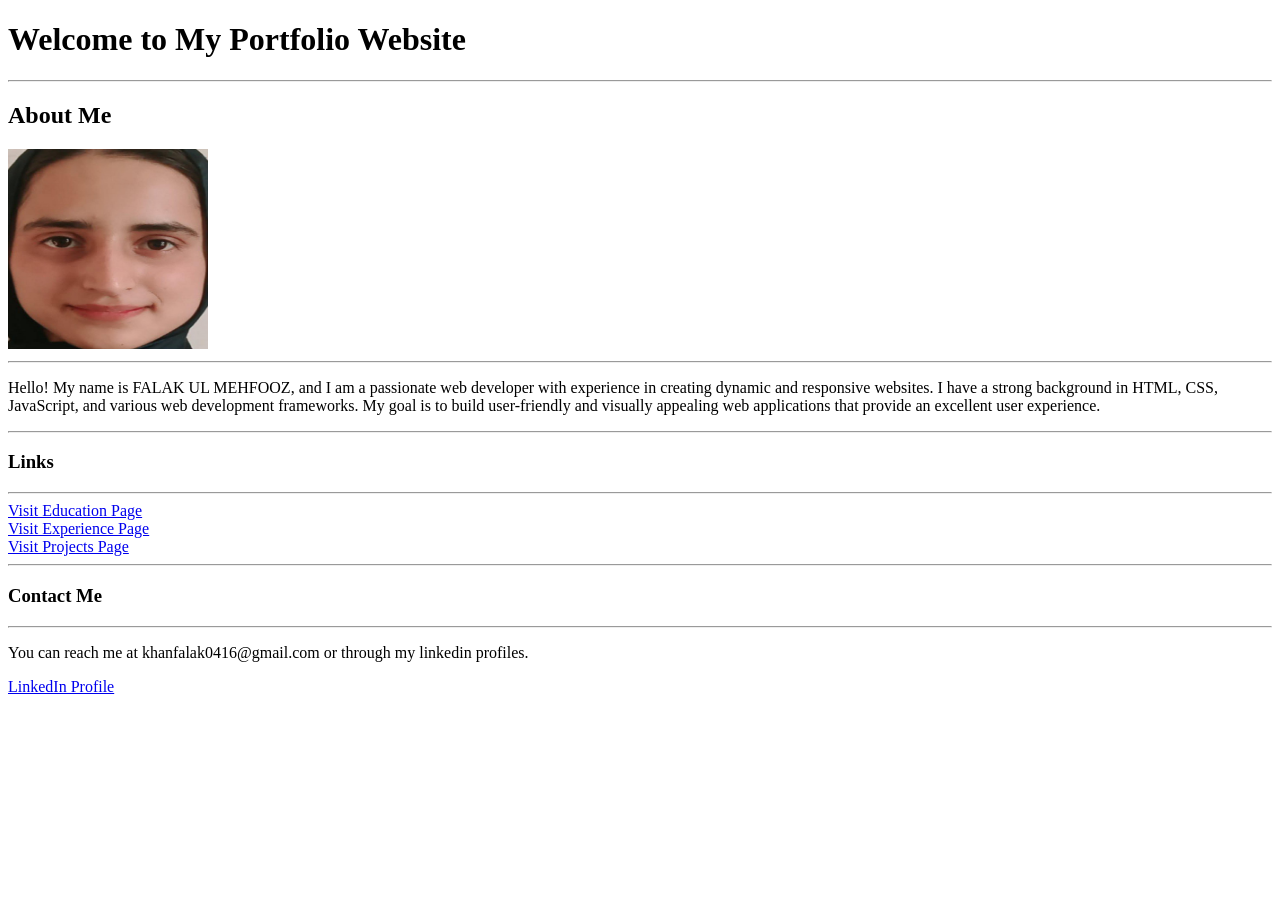
==== index.html @ b47ef12b "initial portfolio website" ====
<!DOCTYPE html>
<html lang="en">
<head>
    <meta charset="UTF-8">
    <meta name="viewport" content="width=device-width, initial-scale=1.0">
    <title>Document</title>
</head>
<body>
<h1>Welcome to My Portfolio Website</h1>
<HR>
<h2>About Me</h2>
<img src="falakkkk.jpg" alt="My Image" width="200" height="200">
<hr>
<p>Hello! My name is FALAK UL MEHFOOZ, and I am a passionate web developer with experience
    in creating dynamic and responsive websites. I have a strong background in HTML, CSS, JavaScript, and various web development frameworks. My goal is to build user-friendly and visually appealing web applications that provide an excellent user experience.</p>
    <hr>
    <H3>Links</H3>
    <hr>
    <a href="/Education.html">Visit Education Page</a>
    <br/>
    <a href="/Experience.html">Visit Experience Page</a>
    <br/>
    <a href="/Projects.html">Visit Projects Page</a>
    <hr>
    <h3>Contact Me</h3>
    <hr>
    <p>You can reach me at khanfalak0416@gmail.com or through my linkedin profiles.</p>
    <a href="https://www.linkedin.com/in/falak-ul-mehfooz-cf3204/">LinkedIn Profile</a>
</body>
</html>
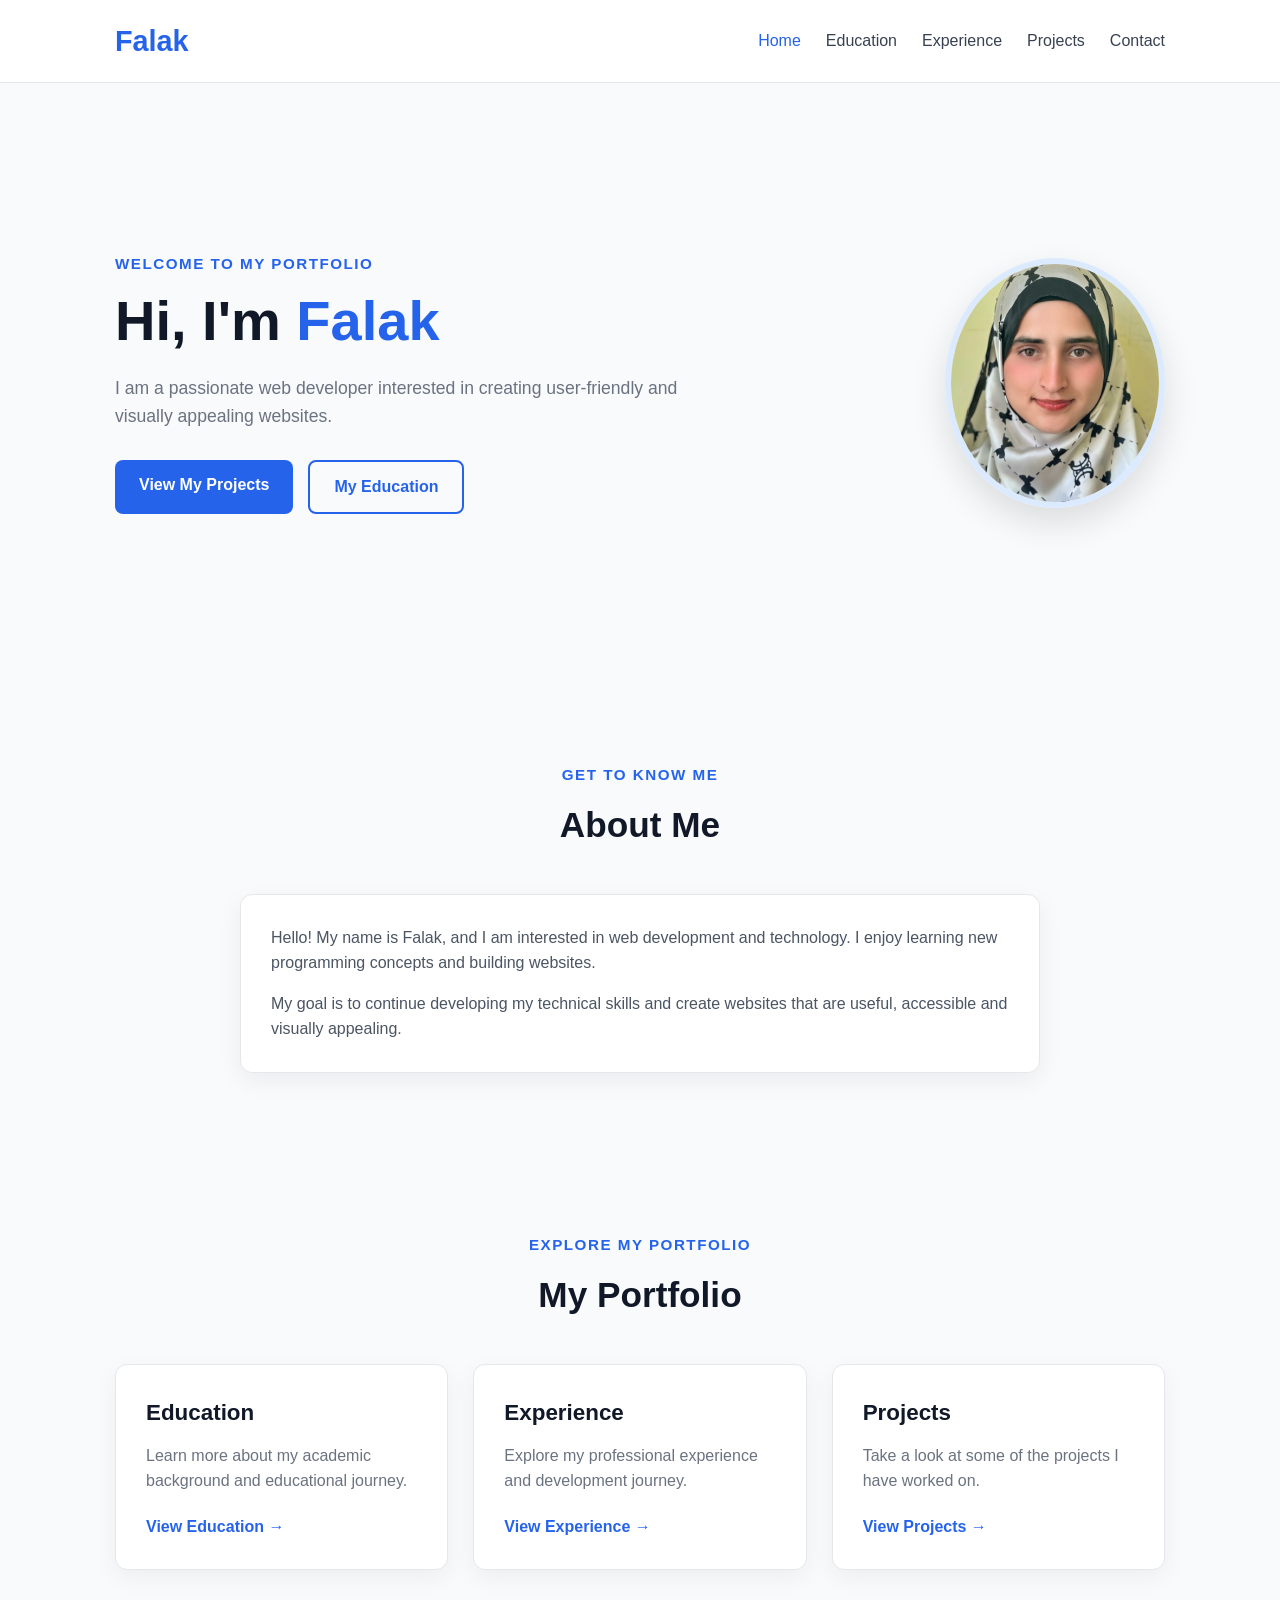
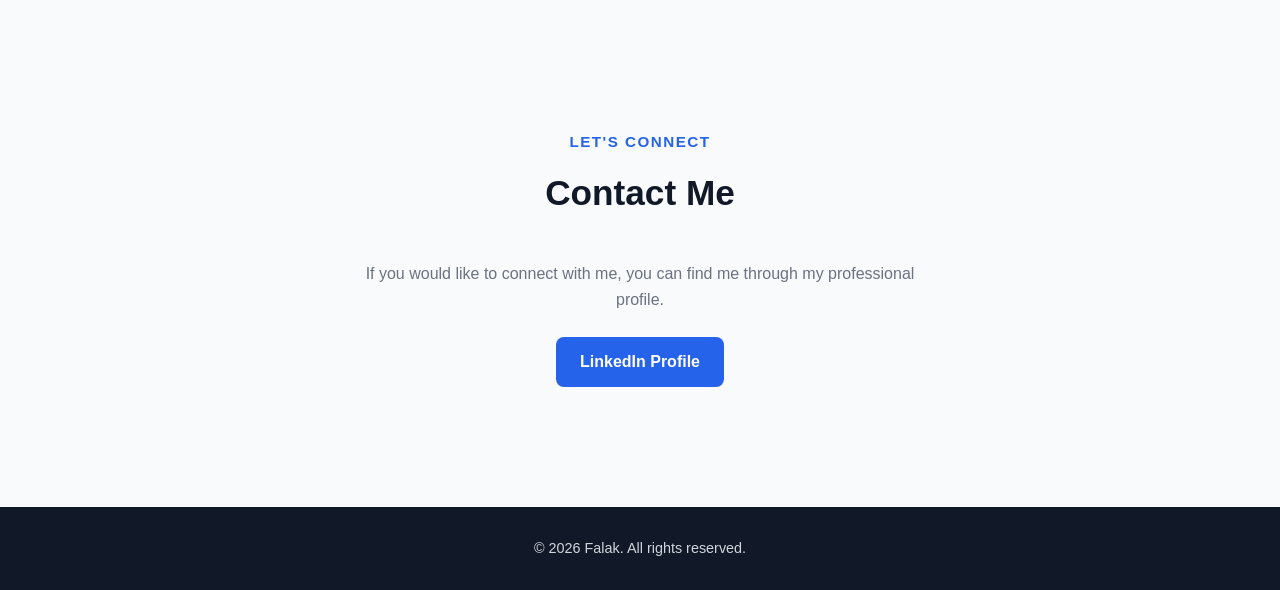
==== commit 3890294a: "complete week 2 CSSportfolio" ====
--- a/index.html
+++ b/index.html
@@ -1,30 +1,216 @@
 <!DOCTYPE html>
 <html lang="en">
+
 <head>
     <meta charset="UTF-8">
     <meta name="viewport" content="width=device-width, initial-scale=1.0">
-    <title>Document</title>
+
+    <title>Falak | Portfolio</title>
+
+    <link rel="stylesheet" href="style.css">
 </head>
+
 <body>
-<h1>Welcome to My Portfolio Website</h1>
-<HR>
-<h2>About Me</h2>
-<img src="falakkkk.jpg" alt="My Image" width="200" height="200">
-<hr>
-<p>Hello! My name is FALAK UL MEHFOOZ, and I am a passionate web developer with experience
-    in creating dynamic and responsive websites. I have a strong background in HTML, CSS, JavaScript, and various web development frameworks. My goal is to build user-friendly and visually appealing web applications that provide an excellent user experience.</p>
-    <hr>
-    <H3>Links</H3>
-    <hr>
-    <a href="/Education.html">Visit Education Page</a>
-    <br/>
-    <a href="/Experience.html">Visit Experience Page</a>
-    <br/>
-    <a href="/Projects.html">Visit Projects Page</a>
-    <hr>
-    <h3>Contact Me</h3>
-    <hr>
-    <p>You can reach me at khanfalak0416@gmail.com or through my linkedin profiles.</p>
-    <a href="https://www.linkedin.com/in/falak-ul-mehfooz-cf3204/">LinkedIn Profile</a>
+
+    <!-- Navigation -->
+    <header class="site-header">
+
+        <nav class="navbar">
+
+            <a href="index.html" class="logo">
+                Falak
+            </a>
+
+            <ul class="nav-links">
+                <li><a href="index.html" class="active">Home</a></li>
+                <li><a href="Education.html">Education</a></li>
+                <li><a href="Experience.html">Experience</a></li>
+                <li><a href="Projects.html">Projects</a></li>
+                <li><a href="Login Form.html">Contact</a></li>
+            </ul>
+
+        </nav>
+
+    </header>
+
+
+    <!-- Main Content -->
+    <main>
+
+        <!-- Hero Section -->
+        <section class="hero" id="home">
+
+            <div class="hero-content">
+
+                <p class="subtitle">Welcome to my portfolio</p>
+
+                <h1>Hi, I'm <span>Falak</span></h1>
+
+                <p class="hero-description">
+                    I am a passionate web developer interested in creating
+                    user-friendly and visually appealing websites.
+                </p>
+
+                <div class="hero-buttons">
+                    <a href="Projects.html" class="btn primary-btn">
+                        View My Projects
+                    </a>
+
+                    <a href="Education.html" class="btn secondary-btn">
+                        My Education
+                    </a>
+                </div>
+
+            </div>
+
+
+            <div class="hero-image">
+
+                <img
+                    src="falak-portfolio.png"
+                    alt="Profile picture"
+                >
+
+            </div>
+
+        </section>
+
+
+        <!-- About Section -->
+        <section class="section" id="about">
+
+            <div class="section-heading">
+
+                <p class="subtitle">Get to know me</p>
+
+                <h2>About Me</h2>
+
+            </div>
+
+            <div class="about-card">
+
+                <p>
+                    Hello! My name is Falak, and I am interested in web
+                    development and technology. I enjoy learning new
+                    programming concepts and building websites.
+                </p>
+
+                <p>
+                    My goal is to continue developing my technical skills
+                    and create websites that are useful, accessible and
+                    visually appealing.
+                </p>
+
+            </div>
+
+        </section>
+
+
+        <!-- Quick Links Section -->
+        <section class="section" id="portfolio-links">
+
+            <div class="section-heading">
+
+                <p class="subtitle">Explore my portfolio</p>
+
+                <h2>My Portfolio</h2>
+
+            </div>
+
+
+            <div class="card-grid">
+
+                <article class="info-card">
+
+                    <h3>Education</h3>
+
+                    <p>
+                        Learn more about my academic background and
+                        educational journey.
+                    </p>
+
+                    <a href="Education.html" class="card-link">
+                        View Education →
+                    </a>
+
+                </article>
+
+
+                <article class="info-card">
+
+                    <h3>Experience</h3>
+
+                    <p>
+                        Explore my professional experience and
+                        development journey.
+                    </p>
+
+                    <a href="Experience.html" class="card-link">
+                        View Experience →
+                    </a>
+
+                </article>
+
+
+                <article class="info-card">
+
+                    <h3>Projects</h3>
+
+                    <p>
+                        Take a look at some of the projects I have
+                        worked on.
+                    </p>
+
+                    <a href="Projects.html" class="card-link">
+                        View Projects →
+                    </a>
+
+                </article>
+
+            </div>
+
+        </section>
+
+
+        <!-- Contact Section -->
+        <section class="section contact-section" id="contact">
+
+            <div class="section-heading">
+
+                <p class="subtitle">Let's connect</p>
+
+                <h2>Contact Me</h2>
+
+            </div>
+
+            <p>
+                If you would like to connect with me, you can find me
+                through my professional profile.
+            </p>
+
+            <a
+                href="https://www.linkedin.com/in/falak-ul-mehfooz-cf3204/"
+                class="btn primary-btn"
+                target="_blank"
+                rel="noopener noreferrer"
+            >
+                LinkedIn Profile
+            </a>
+
+        </section>
+
+    </main>
+
+
+    <!-- Footer -->
+    <footer class="footer">
+
+        <p>
+            © 2026 Falak. All rights reserved.
+        </p>
+
+    </footer>
+
 </body>
+
 </html>
--- a/style.css
+++ b/style.css
@@ -0,0 +1,520 @@
+/* ==============================
+   GENERAL STYLES
+   ============================== */
+
+* {
+    margin: 0;
+    padding: 0;
+    box-sizing: border-box;
+}
+
+html {
+    scroll-behavior: smooth;
+}
+
+body {
+    font-family: Arial, Helvetica, sans-serif;
+    line-height: 1.6;
+    color: #1f2937;
+    background-color: #f8fafc;
+}
+
+a {
+    text-decoration: none;
+    color: inherit;
+}
+
+ul {
+    list-style: none;
+}
+
+img {
+    max-width: 100%;
+    display: block;
+}
+
+
+/* ==============================
+   NAVIGATION BAR
+   ============================== */
+
+.site-header {
+    background-color: #ffffff;
+    border-bottom: 1px solid #e5e7eb;
+    position: sticky;
+    top: 0;
+    z-index: 1000;
+}
+
+.navbar {
+    max-width: 1100px;
+    margin: 0 auto;
+    padding: 18px 25px;
+
+    display: flex;
+    justify-content: space-between;
+    align-items: center;
+}
+
+.logo {
+    font-size: 1.8rem;
+    font-weight: 700;
+    color: #2563eb;
+}
+
+.nav-links {
+    display: flex;
+    align-items: center;
+    gap: 25px;
+}
+
+.nav-links a {
+    color: #374151;
+    font-weight: 500;
+    transition: color 0.3s ease;
+}
+
+.nav-links a:hover,
+.nav-links a.active {
+    color: #2563eb;
+}
+
+
+/* ==============================
+   HERO SECTION
+   ============================== */
+
+.hero {
+    max-width: 1100px;
+    min-height: 600px;
+    margin: 0 auto;
+    padding: 80px 25px;
+
+    display: flex;
+    align-items: center;
+    justify-content: space-between;
+    gap: 60px;
+}
+
+.hero-content {
+    flex: 1;
+}
+
+.subtitle {
+    color: #2563eb;
+    font-size: 0.95rem;
+    font-weight: 600;
+    text-transform: uppercase;
+    letter-spacing: 1.5px;
+    margin-bottom: 10px;
+}
+
+.hero h1 {
+    font-size: 3.5rem;
+    line-height: 1.2;
+    margin-bottom: 20px;
+    color: #111827;
+}
+
+.hero h1 span {
+    color: #2563eb;
+}
+
+.hero-description {
+    max-width: 600px;
+    font-size: 1.1rem;
+    color: #6b7280;
+    margin-bottom: 30px;
+}
+
+
+/* ==============================
+   BUTTONS
+   ============================== */
+
+.hero-buttons {
+    display: flex;
+    gap: 15px;
+    flex-wrap: wrap;
+}
+
+.btn {
+    display: inline-block;
+    padding: 12px 24px;
+    border-radius: 8px;
+    font-weight: 600;
+    transition:
+        transform 0.3s ease,
+        background-color 0.3s ease,
+        color 0.3s ease,
+        box-shadow 0.3s ease;
+}
+
+.primary-btn {
+    background-color: #2563eb;
+    color: #ffffff;
+}
+
+.primary-btn:hover {
+    background-color: #1d4ed8;
+    transform: translateY(-3px);
+    box-shadow: 0 8px 20px rgba(37, 99, 235, 0.25);
+}
+
+.secondary-btn {
+    border: 2px solid #2563eb;
+    color: #2563eb;
+    background-color: transparent;
+}
+
+.secondary-btn:hover {
+    background-color: #2563eb;
+    color: #ffffff;
+    transform: translateY(-3px);
+}
+
+
+/* ==============================
+   HERO IMAGE
+   ============================== */
+
+.hero-image {
+    flex: 0 0 220px;
+}
+
+.hero-image img {
+    width: 220px;
+    height: 250px;
+    object-fit: cover;
+
+    border-radius: 50%;
+    border: 6px solid #dbeafe;
+
+    box-shadow: 0 15px 35px rgba(0, 0, 0, 0.12);
+}
+
+
+/* ==============================
+   GENERAL SECTIONS
+   ============================== */
+#home {
+    scroll-margin-top: 90px;
+}
+.section {
+    max-width: 1100px;
+    margin: 0 auto;
+    padding: 80px 25px;
+}
+
+.section-heading {
+    text-align: center;
+    margin-bottom: 40px;
+}
+
+.section-heading h2 {
+    font-size: 2.2rem;
+    color: #111827;
+}
+
+
+/* ==============================
+   ABOUT SECTION
+   ============================== */
+
+.about-card {
+    max-width: 800px;
+    margin: 0 auto;
+
+    padding: 30px;
+
+    background-color: #ffffff;
+    border: 1px solid #e5e7eb;
+    border-radius: 12px;
+
+    box-shadow: 0 8px 25px rgba(0, 0, 0, 0.06);
+}
+
+.about-card p {
+    margin-bottom: 15px;
+    color: #4b5563;
+}
+
+.about-card p:last-child {
+    margin-bottom: 0;
+}
+
+
+/* ==============================
+   PORTFOLIO CARDS
+   ============================== */
+
+.card-grid {
+    display: grid;
+
+    grid-template-columns: repeat(3, 1fr);
+
+    gap: 25px;
+}
+
+.info-card {
+    background-color: #ffffff;
+    padding: 30px;
+
+    border: 1px solid #e5e7eb;
+    border-radius: 12px;
+
+    box-shadow: 0 8px 25px rgba(0, 0, 0, 0.05);
+
+    transition:
+        transform 0.3s ease,
+        box-shadow 0.3s ease;
+}
+
+.info-card:hover {
+    transform: translateY(-8px);
+
+    box-shadow:
+        0 15px 35px rgba(0, 0, 0, 0.12);
+}
+
+.info-card h3 {
+    font-size: 1.4rem;
+    margin-bottom: 12px;
+    color: #111827;
+}
+
+.info-card p {
+    color: #6b7280;
+    margin-bottom: 20px;
+}
+
+.card-link {
+    color: #2563eb;
+    font-weight: 600;
+}
+
+.card-link:hover {
+    text-decoration: underline;
+}
+
+
+/* ==============================
+   CONTACT SECTION
+   ============================== */
+
+.contact-section {
+    text-align: center;
+}
+
+.contact-section > p {
+    max-width: 600px;
+    margin: 0 auto 25px;
+    color: #6b7280;
+}
+
+
+/* ==============================
+   FOOTER
+   ============================== */
+
+.footer {
+    padding: 30px 25px;
+    text-align: center;
+
+    background-color: #111827;
+    color: #d1d5db;
+
+    margin-top: 40px;
+}
+/* ==============================
+   CONTACT FORM
+   ============================== */
+
+.contact-form-card {
+    max-width: 700px;
+    margin: 0 auto;
+
+    padding: 40px;
+
+    background-color: #ffffff;
+    border: 1px solid #e5e7eb;
+    border-radius: 12px;
+
+    box-shadow: 0 8px 25px rgba(0, 0, 0, 0.06);
+}
+
+.contact-form {
+    display: flex;
+    flex-direction: column;
+    gap: 20px;
+}
+
+.form-group {
+    display: flex;
+    flex-direction: column;
+    gap: 8px;
+}
+
+.form-group label {
+    font-weight: 600;
+    color: #374151;
+}
+
+.form-group input,
+.form-group textarea {
+    width: 100%;
+    padding: 12px 14px;
+
+    font-family: inherit;
+    font-size: 1rem;
+
+    border: 1px solid #d1d5db;
+    border-radius: 8px;
+
+    background-color: #f9fafb;
+
+    transition:
+        border-color 0.3s ease,
+        box-shadow 0.3s ease,
+        background-color 0.3s ease;
+}
+
+.form-group textarea {
+    resize: vertical;
+}
+
+.form-group input:focus,
+.form-group textarea:focus {
+    outline: none;
+    border-color: #2563eb;
+    background-color: #ffffff;
+
+    box-shadow: 0 0 0 3px rgba(37, 99, 235, 0.1);
+}
+
+.contact-form .btn {
+    border: none;
+    cursor: pointer;
+    align-self: flex-start;
+}
+
+
+/* ==============================
+   CONTACT FORM RESPONSIVE
+   ============================== */
+
+@media (max-width: 600px) {
+
+    .contact-form-card {
+        padding: 25px 20px;
+    }
+
+    .contact-form .btn {
+        width: 100%;
+    }
+
+}
+
+.footer p {
+    font-size: 0.9rem;
+}
+
+
+/* ==============================
+   RESPONSIVE DESIGN
+   ============================== */
+
+/* Tablets */
+
+@media (max-width: 800px) {
+
+    .navbar {
+        flex-direction: column;
+        gap: 15px;
+    }
+
+    .hero {
+        flex-direction: column-reverse;
+        text-align: center;
+        padding-top: 60px;
+    }
+
+    .hero-description {
+        margin-left: auto;
+        margin-right: auto;
+    }
+
+    .hero-buttons {
+        justify-content: center;
+    }
+
+    .card-grid {
+        grid-template-columns: repeat(2, 1fr);
+    }
+
+}
+
+
+/* Mobile */
+
+@media (max-width: 600px) {
+
+    .navbar {
+        padding: 15px;
+    }
+
+    .nav-links {
+        gap: 12px;
+        flex-wrap: wrap;
+        justify-content: center;
+    }
+
+    .nav-links a {
+        font-size: 0.9rem;
+    }
+
+    .hero {
+        min-height: auto;
+        padding: 50px 20px;
+        gap: 35px;
+    }
+
+    .hero h1 {
+        font-size: 2.4rem;
+    }
+
+    .hero-description {
+        font-size: 1rem;
+    }
+
+    .hero-image {
+        flex-basis: auto;
+    }
+
+    .hero-image img {
+        width: 220px;
+        height: 220px;
+    }
+
+    .section {
+        padding: 60px 20px;
+    }
+
+    .section-heading h2 {
+        font-size: 1.8rem;
+    }
+
+    .card-grid {
+        grid-template-columns: 1fr;
+    }
+
+    .hero-buttons {
+        flex-direction: column;
+        align-items: stretch;
+    }
+
+    .btn {
+        text-align: center;
+    }
+
+}
